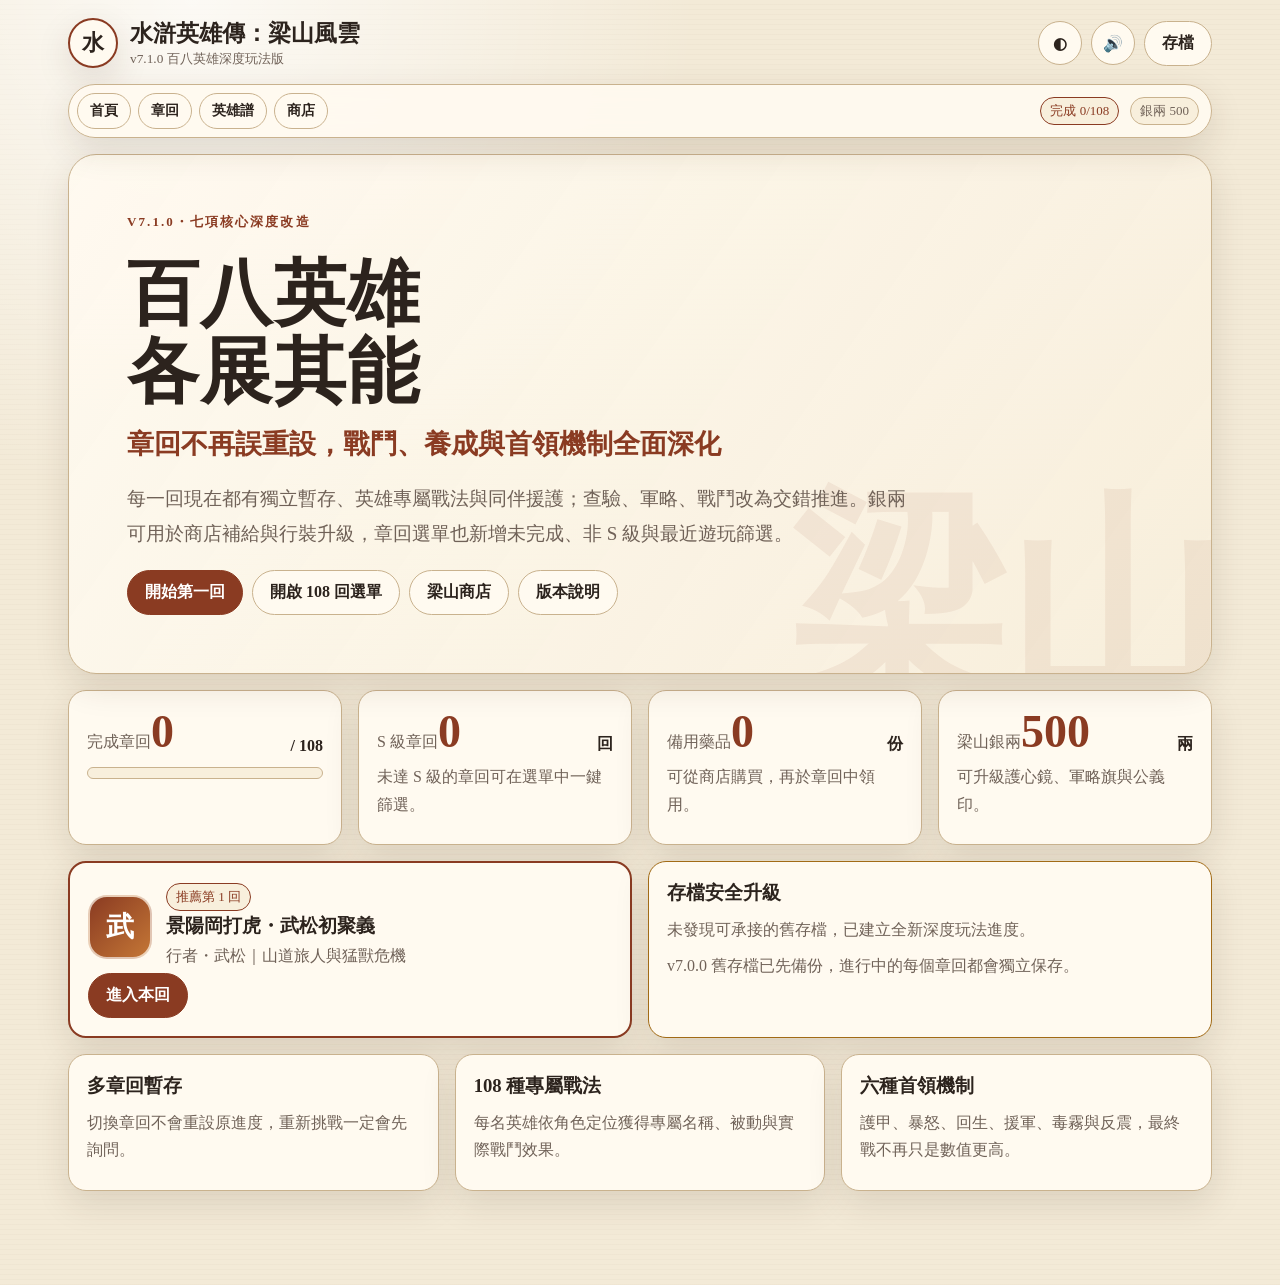
==== index.html @ 4ad0632d "Add files via upload" ====
<!doctype html>
<html lang="zh-Hant-TW">
<head>
  <meta charset="utf-8">
  <meta name="viewport" content="width=device-width,initial-scale=1,viewport-fit=cover">
  <meta name="theme-color" content="#8a3b22">
  <meta name="description" content="《水滸英雄傳：梁山風雲 v7.4.0 梁山遠征與雲端傳承版》108 回完整網頁 RPG。">
  <title>水滸英雄傳：梁山風雲 v7.4.0 梁山遠征與雲端傳承版</title>
  <link rel="manifest" href="./manifest.webmanifest">
  <link rel="icon" href="./assets/icon-192.png">
  <link rel="stylesheet" href="./styles.css">
  <script defer src="./chapters.js"></script>
  <script defer src="./modules/tiangang.js"></script>
  <script defer src="./modules/save-schema.js"></script>
  <script defer src="./modules/cloud-sync.js"></script>
  <script defer src="./modules/endgame.js"></script>
  <script defer src="./modules/content-v74.js"></script>
  <script defer src="./modules/accessibility.js"></script>
  <script defer src="./game.js"></script>
</head>
<body data-theme="ink">
  <div id="app" aria-live="polite"></div>
  <div id="updateRoot" aria-live="polite"></div>
  <div id="modalRoot"></div>
  <div id="toastRoot" aria-live="assertive"></div>
  <noscript><div class="noscript">本遊戲需要啟用 JavaScript 才能遊玩。</div></noscript>
</body>
</html>
---- styles.css ----
:root{
  color-scheme:light;
  --bg:#f3ead7;
  --paper:#fffaf0;
  --paper-2:#f8efdc;
  --ink:#2c231d;
  --muted:#706258;
  --line:#c9b28e;
  --accent:#8a3b22;
  --accent-2:#c47736;
  --good:#287150;
  --warn:#a26b16;
  --danger:#a33832;
  --shadow:0 12px 34px rgba(63,42,24,.13);
  --radius:18px;
  --safe-bottom:max(18px,env(safe-area-inset-bottom));
  font-family:"Noto Serif TC","PingFang TC","Microsoft JhengHei",serif;
}
*{box-sizing:border-box}
html{min-height:100%;background:var(--bg)}
body{margin:0;min-height:100vh;color:var(--ink);background:
  radial-gradient(circle at 15% 0%,rgba(255,255,255,.75),transparent 30%),
  repeating-linear-gradient(0deg,rgba(80,55,32,.025),rgba(80,55,32,.025) 1px,transparent 1px,transparent 5px),var(--bg)}
body[data-theme="dark"]{
  color-scheme:dark;--bg:#111210;--paper:#1c1e1b;--paper-2:#252820;--ink:#f2ead9;--muted:#b9ae9c;--line:#4d5146;--accent:#d87852;--accent-2:#e4a85e;--good:#73c99e;--warn:#e0b45f;--danger:#ec837d;--shadow:0 14px 38px rgba(0,0,0,.35)
}
body[data-theme="paper"]{
  color-scheme:light;--bg:#fff;--paper:#fff;--paper-2:#f6f6f6;--ink:#000;--muted:#333;--line:#000;--accent:#000;--accent-2:#333;--good:#000;--warn:#000;--danger:#000;--shadow:none
}
button,input,select,textarea{font:inherit}
button,a{touch-action:manipulation}
a{color:inherit}
button:focus-visible,a:focus-visible,input:focus-visible,select:focus-visible,textarea:focus-visible{outline:3px solid color-mix(in srgb,var(--accent) 45%,transparent);outline-offset:2px}
#app{width:min(1180px,100%);margin:auto;padding:18px 18px calc(76px + var(--safe-bottom))}
.topbar{display:flex;align-items:center;justify-content:space-between;gap:12px;margin-bottom:16px}
.brand{display:flex;align-items:center;gap:12px;min-width:0}
.brand-mark{display:grid;place-items:center;width:50px;height:50px;border:2px solid var(--accent);border-radius:50%;font-weight:900;font-size:22px;background:var(--paper);box-shadow:var(--shadow)}
.brand-text{min-width:0}.brand-text b{display:block;font-size:clamp(17px,2.6vw,23px);white-space:nowrap;overflow:hidden;text-overflow:ellipsis}.brand-text small{color:var(--muted)}
.top-actions,.actions,.inline-actions{display:flex;align-items:center;gap:9px;flex-wrap:wrap}
.hero{position:relative;overflow:hidden;padding:clamp(24px,5vw,58px);border:1px solid var(--line);border-radius:28px;background:
  linear-gradient(125deg,color-mix(in srgb,var(--paper) 96%,transparent),color-mix(in srgb,var(--paper-2) 90%,transparent));box-shadow:var(--shadow)}
.hero:after{content:"梁山";position:absolute;right:-16px;bottom:-42px;font-size:clamp(90px,18vw,220px);font-weight:900;color:color-mix(in srgb,var(--accent) 7%,transparent);line-height:1;pointer-events:none}
.hero>*{position:relative;z-index:1}.eyebrow{font-weight:800;letter-spacing:.16em;color:var(--accent);font-size:13px;text-transform:uppercase}.hero h1{margin:.35em 0 .2em;font-size:clamp(34px,7vw,72px);line-height:1.08;letter-spacing:.02em}.hero h2{margin:0 0 14px;font-size:clamp(17px,3vw,27px);font-weight:650;color:var(--accent)}.hero p{max-width:780px;font-size:clamp(16px,2vw,19px);line-height:1.85;color:var(--muted)}
.grid{display:grid;gap:16px}.grid.two{grid-template-columns:repeat(2,minmax(0,1fr))}.grid.three{grid-template-columns:repeat(3,minmax(0,1fr))}.grid.four{grid-template-columns:repeat(4,minmax(0,1fr))}
.card{background:var(--paper);border:1px solid var(--line);border-radius:var(--radius);padding:18px;box-shadow:var(--shadow)}
.card h2,.card h3{margin:0 0 10px}.card p{line-height:1.72;margin:.5em 0;color:var(--muted)}.card.success{border-color:var(--good);background:color-mix(in srgb,var(--paper) 92%,var(--good) 8%)}.card.warning{border-color:var(--warn)}.card.current{border:2px solid var(--accent)}
.metric{display:flex;justify-content:space-between;align-items:end;gap:10px}.metric strong{font-size:clamp(29px,4vw,46px);line-height:1;color:var(--accent)}.metric span{color:var(--muted)}
.btn{appearance:none;border:1px solid var(--line);border-radius:999px;background:var(--paper);color:var(--ink);padding:11px 17px;font-weight:750;text-decoration:none;cursor:pointer;transition:.16s transform,.16s background,.16s border-color;display:inline-flex;align-items:center;justify-content:center;gap:7px;min-height:44px}.btn:hover{transform:translateY(-1px);border-color:var(--accent)}.btn:disabled{opacity:.42;cursor:not-allowed;transform:none}.btn.primary{background:var(--accent);border-color:var(--accent);color:#fff}.btn.good{background:var(--good);border-color:var(--good);color:#fff}.btn.warn{background:var(--warn);border-color:var(--warn);color:#fff}.btn.danger{background:var(--danger);border-color:var(--danger);color:#fff}.btn.icon{width:44px;padding:0}.btn.small{min-height:36px;padding:7px 12px;font-size:14px}
.tag{display:inline-flex;align-items:center;gap:5px;border:1px solid var(--line);border-radius:999px;padding:4px 9px;margin:2px 4px 2px 0;font-size:13px;background:var(--paper-2);color:var(--muted)}.tag.good{border-color:var(--good);color:var(--good)}.tag.warn{border-color:var(--warn);color:var(--warn)}.tag.accent{border-color:var(--accent);color:var(--accent)}
.nav{position:sticky;top:8px;z-index:20;display:flex;gap:7px;align-items:center;overflow:auto;padding:8px;margin:0 0 16px;border:1px solid var(--line);border-radius:999px;background:color-mix(in srgb,var(--paper) 92%,transparent);backdrop-filter:blur(10px);box-shadow:var(--shadow)}.nav .btn{white-space:nowrap}.nav-spacer{flex:1}
.progress{height:12px;border-radius:999px;background:var(--paper-2);border:1px solid var(--line);overflow:hidden}.progress>i{display:block;height:100%;background:linear-gradient(90deg,var(--accent),var(--accent-2));transition:width .25s}
.section-title{display:flex;align-items:end;justify-content:space-between;gap:12px;margin:28px 0 12px}.section-title h2{margin:0}.section-title p{margin:0;color:var(--muted)}
.chapter-toolbar{display:grid;grid-template-columns:minmax(180px,1fr) auto auto;gap:10px;margin:14px 0}.field{width:100%;border:1px solid var(--line);border-radius:13px;background:var(--paper);color:var(--ink);padding:11px 13px;min-height:44px}
.chapter-grid{display:grid;grid-template-columns:repeat(3,minmax(0,1fr));gap:13px}.chapter-card{position:relative;text-align:left;min-height:190px;cursor:pointer;transition:.16s transform,.16s border-color}.chapter-card:hover{transform:translateY(-2px);border-color:var(--accent)}.chapter-card .chapter-no{display:flex;justify-content:space-between;gap:8px;align-items:center;color:var(--accent);font-weight:900}.chapter-card .chapter-icon{font-size:34px}.chapter-card h3{font-size:18px;line-height:1.45;margin:10px 0 4px}.chapter-card p{font-size:14px}.chapter-card.completed:after{content:"✓";position:absolute;right:13px;bottom:10px;display:grid;place-items:center;width:28px;height:28px;border-radius:50%;background:var(--good);color:#fff;font-weight:900}.chapter-card.recommended{border:2px solid var(--accent)}
.portrait{display:flex;gap:14px;align-items:center}.avatar{display:grid;place-items:center;flex:0 0 auto;width:64px;height:64px;border-radius:19px;background:linear-gradient(135deg,var(--accent),var(--accent-2));color:#fff;font-size:28px;font-weight:900;border:2px solid color-mix(in srgb,var(--paper) 70%,transparent)}.portrait h3{margin:0}.portrait p{margin:3px 0}
.task-list{display:grid;gap:10px}.task{width:100%;display:grid;grid-template-columns:42px 1fr auto;gap:12px;align-items:center;text-align:left;border:1px solid var(--line);border-radius:15px;padding:13px;background:var(--paper);color:var(--ink);cursor:pointer}.task:hover:not(:disabled){border-color:var(--accent)}.task:disabled{opacity:.48;cursor:not-allowed}.task.done{border-color:var(--good);background:color-mix(in srgb,var(--paper) 92%,var(--good) 8%)}.task-icon{font-size:25px;text-align:center}.task b{display:block}.task small{display:block;margin-top:3px;color:var(--muted);line-height:1.5}.task-state{font-weight:900;color:var(--good)}
.status-grid{display:grid;grid-template-columns:1.15fr .85fr;gap:16px}.statline{display:grid;grid-template-columns:54px 1fr auto;gap:8px;align-items:center;margin:10px 0;font-size:14px}.bar{height:13px;border:1px solid var(--line);border-radius:999px;overflow:hidden;background:var(--paper-2)}.bar i{display:block;height:100%;background:var(--danger)}.bar.sp i{background:var(--accent-2)}
.battle-grid{display:grid;grid-template-columns:1fr 1fr;gap:16px}.fighter{background:var(--paper);border:1px solid var(--line);border-radius:22px;padding:20px;box-shadow:var(--shadow)}.fighter.enemy{border-color:color-mix(in srgb,var(--danger) 65%,var(--line))}.fighter-head{display:flex;justify-content:space-between;align-items:start;gap:12px}.battle-actions{display:grid;grid-template-columns:repeat(2,minmax(0,1fr));gap:9px;margin-top:17px}.battle-actions .btn{border-radius:13px}.battle-note{margin-top:13px;padding:10px;border-radius:12px;background:var(--paper-2);color:var(--muted);font-size:14px}.log{max-height:250px;overflow:auto}.log div{padding:9px 0;border-bottom:1px dashed var(--line);line-height:1.55}.log div:first-child{color:var(--accent);font-weight:700}
.grade-badge{display:inline-grid;place-items:center;width:112px;height:112px;border:4px solid var(--accent);border-radius:50%;float:right;margin:0 0 12px 20px;background:var(--paper);box-shadow:var(--shadow)}.grade-badge span{font-size:51px;line-height:.9;font-weight:950;color:var(--accent)}.grade-badge small{font-weight:800;color:var(--muted)}
.roster-grid{display:grid;grid-template-columns:repeat(4,minmax(0,1fr));gap:12px}.roster-card{padding:14px}.roster-card .avatar{width:50px;height:50px;border-radius:15px;font-size:22px}.roster-card h3{font-size:16px}.roster-card p{font-size:13px}
.achievement{display:flex;gap:12px;align-items:start;padding:12px 0;border-bottom:1px dashed var(--line)}.achievement:last-child{border:0}.achievement .medal{font-size:27px}.achievement.locked{opacity:.5}
.modal-backdrop{position:fixed;inset:0;z-index:100;display:grid;place-items:center;padding:18px;background:rgba(0,0,0,.55);backdrop-filter:blur(5px)}.modal{width:min(760px,100%);max-height:90vh;overflow:auto;background:var(--paper);border:1px solid var(--line);border-radius:24px;padding:22px;box-shadow:0 30px 90px rgba(0,0,0,.35)}.modal-head{display:flex;justify-content:space-between;gap:12px;align-items:start;margin-bottom:12px}.modal h2{margin:0}.modal textarea{width:100%;min-height:220px;resize:vertical;border:1px solid var(--line);border-radius:14px;padding:12px;background:var(--paper-2);color:var(--ink);font-family:ui-monospace,SFMono-Regular,Consolas,monospace;font-size:12px}
.toast{position:relative;z-index:200;width:min(430px,calc(100vw - 30px));margin:8px auto;padding:13px 16px;border-radius:14px;background:var(--ink);color:var(--paper);box-shadow:var(--shadow);animation:toast-in .22s ease}.toast.good{background:var(--good);color:#fff}.toast.warn{background:var(--warn);color:#fff}@keyframes toast-in{from{opacity:0;transform:translateY(10px)}to{opacity:1;transform:none}}#toastRoot{position:fixed;left:0;right:0;bottom:calc(12px + env(safe-area-inset-bottom));z-index:200;pointer-events:none}
.empty{text-align:center;padding:48px 20px;color:var(--muted)}.muted{color:var(--muted)}.code{font-family:ui-monospace,SFMono-Regular,Consolas,monospace;background:var(--paper-2);border:1px solid var(--line);border-radius:7px;padding:2px 5px;font-size:.9em}.noscript{margin:30px;padding:20px;border:2px solid #900}
@media(max-width:900px){.grid.three,.grid.four,.chapter-grid{grid-template-columns:repeat(2,minmax(0,1fr))}.roster-grid{grid-template-columns:repeat(3,minmax(0,1fr))}.status-grid{grid-template-columns:1fr}}
@media(max-width:650px){#app{padding:12px 12px calc(70px + var(--safe-bottom))}.topbar{align-items:flex-start}.brand-mark{width:43px;height:43px}.top-actions .label{display:none}.grid.two,.grid.three,.grid.four,.chapter-grid,.battle-grid{grid-template-columns:1fr}.roster-grid{grid-template-columns:repeat(2,minmax(0,1fr))}.chapter-toolbar{grid-template-columns:1fr 1fr}.chapter-toolbar input{grid-column:1/-1}.hero{padding:25px 20px}.hero h1{font-size:36px}.nav{top:4px;border-radius:16px}.battle-actions{grid-template-columns:1fr}.grade-badge{float:none;margin:0 0 14px}.chapter-card{min-height:0}.task{grid-template-columns:36px 1fr auto;padding:12px}.fighter{padding:16px}}
@media(max-width:380px){.roster-grid{grid-template-columns:1fr}.top-actions .btn:not(.icon){display:none}.hero h1{font-size:31px}}
@media(prefers-reduced-motion:reduce){*,*:before,*:after{scroll-behavior:auto!important;animation:none!important;transition:none!important}}
@media print{.topbar,.nav,.actions,.top-actions,.btn{display:none!important}body{background:#fff}#app{width:100%;padding:0}.card,.hero{box-shadow:none;break-inside:avoid}}

/* v7.1.0 百八英雄深度玩法版 */
.update-banner{position:fixed;left:50%;bottom:calc(18px + env(safe-area-inset-bottom));transform:translateX(-50%);z-index:180;width:min(720px,calc(100vw - 24px));display:flex;align-items:center;justify-content:space-between;gap:14px;padding:14px 16px;border:2px solid var(--accent);border-radius:18px;background:var(--paper);box-shadow:0 20px 60px rgba(0,0,0,.28)}
.update-banner b{display:block}.update-banner small{display:block;color:var(--muted);margin-top:3px}.update-banner .actions{flex-wrap:nowrap}
.flow-list{display:grid;gap:11px}.flow-step{display:grid;grid-template-columns:42px 1fr auto;gap:12px;align-items:center;padding:14px;border:1px solid var(--line);border-radius:16px;background:var(--paper);box-shadow:var(--shadow)}.flow-step.current{border:2px solid var(--accent);background:color-mix(in srgb,var(--paper) 92%,var(--accent) 8%)}.flow-step.done{border-color:var(--good);background:color-mix(in srgb,var(--paper) 92%,var(--good) 8%)}.flow-step.locked{opacity:.55}.flow-index{display:grid;place-items:center;width:38px;height:38px;border-radius:50%;background:var(--paper-2);border:1px solid var(--line);font-weight:900}.flow-step.current .flow-index{background:var(--accent);color:#fff}.flow-step.done .flow-index{background:var(--good);color:#fff}.flow-step h3{margin:0 0 4px}.flow-step p{margin:0;color:var(--muted);line-height:1.55}.flow-step .btn{min-width:96px}
.skill-panel{display:grid;grid-template-columns:1fr 1fr;gap:12px;margin-top:13px}.skill-card{border:1px solid var(--line);border-radius:14px;padding:13px;background:var(--paper-2)}.skill-card b{display:block;color:var(--accent);margin-bottom:4px}.skill-card small{line-height:1.55;color:var(--muted)}
.boss-mechanic{margin-top:12px;padding:12px;border:1px solid var(--danger);border-radius:14px;background:color-mix(in srgb,var(--paper) 92%,var(--danger) 8%)}.boss-mechanic b{color:var(--danger)}
.shop-grid{display:grid;grid-template-columns:repeat(3,minmax(0,1fr));gap:14px}.shop-card{display:flex;flex-direction:column}.shop-card .shop-icon{font-size:42px}.shop-card .shop-level{font-weight:900;color:var(--accent);font-size:20px}.shop-card .btn{margin-top:auto}.price{font-weight:900;color:var(--warn)}
.filter-summary{display:flex;align-items:center;gap:8px;flex-wrap:wrap;margin:0 0 12px}.recent-mark{position:absolute;left:13px;bottom:10px;font-size:12px;color:var(--accent);font-weight:800}.draft-mark{border-color:var(--warn)!important}.chapter-card.draft-mark:before{content:"進行中";position:absolute;right:12px;top:50px;background:var(--warn);color:#fff;border-radius:999px;padding:3px 8px;font-size:12px;font-weight:800}
.inventory-line{display:flex;gap:8px;flex-wrap:wrap;align-items:center}.level-pips{display:flex;gap:4px;margin:8px 0}.level-pips i{width:18px;height:7px;border-radius:999px;background:var(--line)}.level-pips i.on{background:var(--accent)}
.status-effect{display:inline-flex;padding:3px 8px;border:1px solid var(--warn);border-radius:999px;color:var(--warn);font-size:12px;margin:2px}.status-effect.good{border-color:var(--good);color:var(--good)}
@media(max-width:900px){.shop-grid{grid-template-columns:repeat(2,minmax(0,1fr))}}
@media(max-width:650px){.chapter-toolbar{grid-template-columns:1fr 1fr}.chapter-toolbar input{grid-column:1/-1}.shop-grid,.skill-panel{grid-template-columns:1fr}.flow-step{grid-template-columns:36px 1fr}.flow-step>.btn{grid-column:1/-1;width:100%}.update-banner{align-items:flex-start;flex-direction:column}.update-banner .actions{width:100%;flex-wrap:wrap}.update-banner .btn{flex:1}}

/* v7.2.0 梁山聚義養成版 */
.hero.compact{padding:32px}.hero.compact h1{font-size:clamp(32px,6vw,58px)}
.materials-bar{display:flex;gap:10px;flex-wrap:wrap;align-items:center;margin:14px 0;padding:12px 14px;border:1px solid var(--line);border-radius:16px;background:var(--paper);box-shadow:var(--shadow)}
.materials-bar span{display:inline-flex;align-items:center;gap:5px;padding:5px 9px;border-radius:999px;background:var(--paper-2);font-weight:750;font-size:14px}
.team-mini{display:flex;gap:11px;align-items:center;padding:10px 0;border-bottom:1px dashed var(--line)}.team-mini:last-of-type{border-bottom:0}.team-mini .avatar{width:45px;height:45px;border-radius:13px;font-size:20px}.team-mini b,.team-mini small{display:block}.team-mini small{color:var(--muted);margin-top:3px}
.formation-preview{display:grid;grid-template-columns:1fr 1fr;gap:10px;margin-bottom:12px}.formation-card{display:flex;gap:10px;align-items:center;border:1px solid var(--line);border-radius:14px;padding:10px;background:var(--paper-2)}.formation-card .avatar{width:48px;height:48px;border-radius:14px;font-size:21px}.formation-card b,.formation-card small{display:block}.formation-card small{color:var(--muted);margin-top:3px}.bond-banner{margin-top:12px;padding:11px 13px;border:1px solid var(--good);border-radius:13px;background:color-mix(in srgb,var(--paper) 90%,var(--good) 10%);color:var(--good)}
.difficulty-row{display:flex;align-items:center;gap:7px;flex-wrap:wrap;margin-top:12px}
.formation-board{margin-top:16px}.formation-row{display:grid;grid-template-columns:80px 1fr 1fr;gap:12px;align-items:stretch;margin:12px 0}.formation-row>b{display:grid;place-items:center;border:1px solid var(--line);border-radius:14px;background:var(--paper-2)}.formation-slot{display:flex;gap:12px;align-items:center;border:1px solid var(--line);border-radius:16px;padding:13px;background:var(--paper)}.formation-slot .avatar{width:50px;height:50px;border-radius:15px;font-size:22px}.formation-slot>div{min-width:0;flex:1}.formation-slot b,.formation-slot small{display:block}.formation-slot small{color:var(--muted);margin-top:5px}.formation-slot select{margin-top:6px}
.hero-growth-grid{display:grid;grid-template-columns:repeat(3,minmax(0,1fr));gap:14px}.growth-card{display:flex;flex-direction:column}.growth-card>.btn{margin-top:auto;align-self:flex-start}.passive-box{padding:11px;border:1px solid var(--accent);border-radius:13px;background:color-mix(in srgb,var(--paper) 93%,var(--accent) 7%);margin:10px 0}.passive-box b,.passive-box small{display:block}.passive-box small{margin-top:4px;color:var(--muted);line-height:1.5}.skill-tree{display:grid;grid-template-columns:repeat(3,minmax(0,1fr));gap:7px;margin:10px 0}.tree-node{border:1px solid var(--line);border-radius:12px;background:var(--paper-2);color:var(--ink);padding:9px 7px;font-weight:800;cursor:pointer}.tree-node small{display:block;color:var(--muted);font-weight:500;margin-top:4px}.tree-node:disabled{opacity:.5;cursor:not-allowed}.equipment-line{display:grid;gap:4px;padding:9px 0;font-size:14px;color:var(--muted)}.hero-search{width:min(330px,100%)}
.equipment-grid{display:grid;grid-template-columns:repeat(2,minmax(0,1fr));gap:12px}.equipment-card{display:grid;grid-template-columns:54px 1fr auto;gap:12px;align-items:center;border:1px solid var(--line);border-radius:16px;padding:14px;background:var(--paper-2)}.equipment-card.good{border-color:var(--good)}.equipment-card.accent{border-color:var(--accent);box-shadow:inset 0 0 0 1px var(--accent)}.equipment-icon{font-size:36px}.equipment-card h3{margin:5px 0}.equipment-card p{margin:3px 0;color:var(--muted);line-height:1.5}.equipment-actions{display:flex;gap:7px;flex-direction:column}.narrow{width:auto;min-width:150px}.shop-icon{font-size:40px}
.base-grid{display:grid;grid-template-columns:repeat(3,minmax(0,1fr));gap:14px}.building-card{display:flex;flex-direction:column}.building-icon{font-size:46px}.building-card>.btn{margin-top:auto;border-radius:14px;white-space:normal}.building-card small{display:block;color:var(--muted);line-height:1.55;margin-bottom:12px}
.battle-toolbar{display:flex;justify-content:space-between;align-items:center;gap:12px;margin-bottom:14px;padding:13px 15px;border:1px solid var(--line);border-radius:16px;background:var(--paper);box-shadow:var(--shadow)}.battle-toolbar b,.battle-toolbar small{display:block}.battle-toolbar small{color:var(--muted);margin-top:3px}.combat-board{display:grid;grid-template-columns:1fr 1fr;gap:16px}.combat-board h2{margin:0 0 10px}.combat-team{display:grid;gap:10px}.unit-card{width:100%;text-align:left;border:1px solid var(--line);border-radius:16px;padding:13px;background:var(--paper);color:var(--ink);box-shadow:var(--shadow)}button.unit-card{cursor:pointer}.unit-card.active{border:2px solid var(--good);background:color-mix(in srgb,var(--paper) 92%,var(--good) 8%)}.unit-card.targeted{border:2px solid var(--danger);background:color-mix(in srgb,var(--paper) 92%,var(--danger) 8%)}.unit-card.fallen{opacity:.42;filter:grayscale(1)}.unit-head{display:flex;gap:10px;align-items:center;margin-bottom:7px}.unit-head b,.unit-head small{display:block}.unit-head small{color:var(--muted);margin-top:2px}.small-avatar{width:42px;height:42px;border-radius:12px;font-size:19px}.mechanic-note{display:block;margin-top:8px;color:var(--danger);line-height:1.45}.active-panel{margin-top:16px}.active-panel .battle-actions{grid-template-columns:repeat(3,minmax(0,1fr))}
@media(max-width:950px){.hero-growth-grid,.base-grid{grid-template-columns:repeat(2,minmax(0,1fr))}.equipment-grid{grid-template-columns:1fr}.active-panel .battle-actions{grid-template-columns:repeat(2,minmax(0,1fr))}}
@media(max-width:700px){.formation-preview,.combat-board,.hero-growth-grid,.base-grid{grid-template-columns:1fr}.formation-row{grid-template-columns:1fr}.formation-row>b{padding:9px}.equipment-card{grid-template-columns:45px 1fr}.equipment-actions{grid-column:1/-1;flex-direction:row}.battle-toolbar{align-items:flex-start;flex-direction:column}.battle-toolbar .actions{width:100%}.active-panel .battle-actions{grid-template-columns:1fr}.skill-tree{grid-template-columns:1fr}.materials-bar{gap:6px}.materials-bar span{font-size:12px}.formation-slot{align-items:flex-start}}

/* v7.3.0 梁山英雄覺醒與戰略回合版 */
.warning-banner{margin:0 0 14px;padding:12px 15px;border:1px solid var(--warn);border-radius:14px;background:color-mix(in srgb,var(--paper) 90%,var(--warn) 10%);color:var(--warn);font-weight:750}
.story-choice{padding:16px;border:1px solid var(--accent);border-radius:18px;background:color-mix(in srgb,var(--paper) 94%,var(--accent) 6%)}
.choice-grid{display:grid;grid-template-columns:repeat(2,minmax(0,1fr));gap:12px;margin-top:12px}.choice-card{appearance:none;text-align:left;border:1px solid var(--line);border-radius:16px;padding:15px;background:var(--paper);color:var(--ink);cursor:pointer}.choice-card:hover{border-color:var(--accent);transform:translateY(-1px)}.choice-card b,.choice-card small{display:block}.choice-card small{margin-top:6px;line-height:1.55;color:var(--muted)}.choice-card.selected{border:2px solid var(--accent);background:color-mix(in srgb,var(--paper) 90%,var(--accent) 10%)}.choice-summary{padding:12px 14px;border-left:4px solid var(--accent);border-radius:10px;background:var(--paper-2)}
.intel-panel{display:grid;grid-template-columns:auto 1fr;gap:14px;align-items:start;padding:14px;border:1px solid var(--warn);border-radius:16px;background:color-mix(in srgb,var(--paper) 94%,var(--warn) 6%)}.intel-panel .intel-icon{font-size:34px}.intel-panel h3{margin:0 0 5px}.intel-tags{display:flex;gap:6px;flex-wrap:wrap;margin-top:9px}
.initiative-strip{display:flex;gap:7px;overflow-x:auto;padding:10px;margin-bottom:14px;border:1px solid var(--line);border-radius:15px;background:var(--paper);scrollbar-width:thin}.initiative-token{flex:0 0 auto;padding:6px 10px;border:1px solid var(--line);border-radius:999px;background:var(--paper-2);font-size:13px;white-space:nowrap}.initiative-token.current{border:2px solid var(--accent);font-weight:900;background:color-mix(in srgb,var(--paper) 86%,var(--accent) 14%)}.initiative-token.ally{color:var(--good)}.initiative-token.enemy{color:var(--danger)}.initiative-token.fallen{opacity:.4;text-decoration:line-through}
.boss-phase-alert{margin:0 0 12px;padding:12px 14px;border:2px solid var(--danger);border-radius:15px;background:color-mix(in srgb,var(--paper) 88%,var(--danger) 12%);color:var(--danger);font-weight:900;animation:phasePulse .45s ease-out}@keyframes phasePulse{from{transform:scale(.98);opacity:.45}to{transform:scale(1);opacity:1}}
.formation-tabs{display:flex;gap:8px;flex-wrap:wrap;margin:0 0 12px}.branch-row{display:grid;grid-template-columns:74px 1fr 1fr;gap:8px;align-items:stretch;margin:9px 0}.branch-row>b{display:grid;place-items:center;border:1px solid var(--line);border-radius:12px;background:var(--paper-2);font-size:14px;text-align:center}.tree-node.selected{border:2px solid var(--accent);background:color-mix(in srgb,var(--paper) 90%,var(--accent) 10%)}
.awakening-box{margin:8px 0;padding:11px;border:1px dashed var(--line);border-radius:13px;background:var(--paper-2)}.awakening-box b,.awakening-box small{display:block}.awakening-box small{margin-top:4px;color:var(--muted);line-height:1.5}.awakening-box.awakened{border:2px solid var(--accent);background:linear-gradient(135deg,color-mix(in srgb,var(--paper) 86%,var(--accent) 14%),var(--paper));box-shadow:inset 0 0 24px color-mix(in srgb,var(--accent) 11%,transparent)}
.equipment-picker{display:grid;gap:9px;max-height:min(62vh,620px);overflow:auto;padding-right:3px}.pick-item{appearance:none;width:100%;display:grid;grid-template-columns:1fr auto;gap:5px 12px;text-align:left;border:1px solid var(--line);border-radius:14px;padding:12px;background:var(--paper);color:var(--ink);cursor:pointer}.pick-item:hover,.pick-item.selected{border-color:var(--accent);background:color-mix(in srgb,var(--paper) 92%,var(--accent) 8%)}.pick-item b{grid-column:1/-1}.pick-item small{color:var(--muted)}.pick-item em{font-style:normal;color:var(--warn);font-size:13px}.set-guide{display:flex;gap:7px;flex-wrap:wrap;margin:10px 0 14px}
.backup-list{display:grid;gap:8px;max-height:260px;overflow:auto}.backup-row{appearance:none;display:flex;align-items:center;justify-content:space-between;gap:12px;width:100%;text-align:left;border:1px solid var(--line);border-radius:12px;padding:11px 13px;background:var(--paper);color:var(--ink);cursor:pointer}.backup-row:hover{border-color:var(--accent)}.backup-row b,.backup-row small{display:block}.backup-row small{color:var(--muted)}
.page-head{display:flex;align-items:end;justify-content:space-between;gap:16px;margin:18px 0}.page-head h1{margin:.2em 0}.page-head p{margin:0;color:var(--muted);line-height:1.65}.muted{color:var(--muted)}
.ending{text-align:center;padding:clamp(26px,6vw,62px);border:1px solid var(--line);border-radius:24px;background:var(--paper);box-shadow:var(--shadow)}.grade.huge{display:grid;place-items:center;width:120px;height:120px;margin:10px auto;border:5px solid var(--accent);border-radius:50%;font-size:64px;font-weight:950;color:var(--accent)}.achievement-grid{display:grid;grid-template-columns:repeat(2,minmax(0,1fr));gap:10px;text-align:left;margin:20px auto;max-width:760px}
@media(max-width:760px){.choice-grid,.achievement-grid{grid-template-columns:1fr}.branch-row{grid-template-columns:1fr}.branch-row>b{padding:8px}.page-head{align-items:stretch;flex-direction:column}.intel-panel{grid-template-columns:1fr}.pick-item{grid-template-columns:1fr}.backup-row{align-items:flex-start;flex-direction:column}.initiative-token{font-size:12px}.boss-phase-alert{font-size:14px}}

/* v7.4.0 梁山遠征與雲端傳承版 */
body{font-size:calc(16px * var(--user-font-scale,1))}
.skip-link{position:fixed;left:12px;top:-80px;z-index:999;padding:10px 14px;border-radius:10px;background:var(--ink);color:var(--paper);font-weight:800}.skip-link:focus{top:10px}
body.high-contrast{--bg:#000;--paper:#000;--paper-2:#111;--ink:#fff;--muted:#fff;--line:#fff;--accent:#ffdf00;--accent-2:#00e5ff;--good:#57ff9a;--warn:#ffd45c;--danger:#ff7777;--shadow:none}
body.high-contrast .btn.primary,body.high-contrast .btn.good,body.high-contrast .btn.danger{color:#000}
body.reduce-motion *,body.reduce-motion *::before,body.reduce-motion *::after{animation-duration:.001ms!important;animation-iteration-count:1!important;transition-duration:.001ms!important;scroll-behavior:auto!important}
body.hide-keyboard-hints kbd{display:none}
kbd{display:inline-grid;place-items:center;min-width:21px;padding:1px 5px;border:1px solid var(--line);border-bottom-width:2px;border-radius:5px;background:var(--paper-2);font-size:.75em;color:var(--muted)}
.btn.tiny{min-height:32px;padding:5px 9px;font-size:12px}
.check-row{display:flex;gap:9px;align-items:center;padding:9px 0}.check-row input{width:20px;height:20px}
.craft-grid{display:grid;grid-template-columns:repeat(6,minmax(0,1fr));gap:8px;margin:14px 0}.craft-btn{flex-direction:column;border-radius:14px;white-space:normal}.craft-btn small{font-weight:500;color:var(--muted)}
.six-slot-grid{display:grid;grid-template-columns:repeat(2,minmax(0,1fr));gap:7px;margin:10px 0}.equip-slot{display:grid;grid-template-columns:52px 1fr auto;align-items:center;gap:6px;padding:8px;border:1px solid var(--line);border-radius:12px;background:var(--paper-2)}.equip-slot span{font-size:12px;color:var(--muted)}.equip-slot b{font-size:13px;overflow:hidden;text-overflow:ellipsis;white-space:nowrap}
.equipment-card.locked{box-shadow:inset 0 0 0 2px var(--warn)}
.production-card{margin-bottom:16px}.dispatch-grid,.route-grid{display:grid;grid-template-columns:repeat(3,minmax(0,1fr));gap:12px}.dispatch-card,.route-card{border:1px solid var(--line);border-radius:14px;padding:14px;background:var(--paper-2)}.route-card{display:flex;flex-direction:column}.route-card .btn{margin-top:auto}.route-icon{font-size:36px}.dispatch-form{display:grid;grid-template-columns:1fr 1fr auto;gap:10px;align-items:end;margin-top:14px;padding-top:14px;border-top:1px dashed var(--line)}
.endgame-card{display:flex;flex-direction:column}.endgame-card .btn{margin-top:auto}.compare-grid{display:grid;grid-template-columns:1fr 1fr;gap:12px}.compare-grid section{padding:12px;border:1px solid var(--line);border-radius:13px;background:var(--paper-2)}
.branch-ending{max-width:780px;margin:16px auto;text-align:left;border:2px solid var(--accent)}
.modal{max-height:90vh;overflow:auto}.modal label{display:block;margin:10px 0}.modal label.check-row{display:flex}
.status-effect{display:inline-block;margin:2px;padding:3px 7px;border-radius:999px;border:1px solid var(--danger);font-size:12px;color:var(--danger)}.status-effect.good{border-color:var(--good);color:var(--good)}
@media(max-width:1050px){.craft-grid{grid-template-columns:repeat(3,minmax(0,1fr))}.route-grid,.dispatch-grid{grid-template-columns:repeat(2,minmax(0,1fr))}}
@media(max-width:700px){.craft-grid,.route-grid,.dispatch-grid,.six-slot-grid,.compare-grid{grid-template-columns:1fr}.dispatch-form{grid-template-columns:1fr}.equip-slot{grid-template-columns:48px 1fr auto}.grid.three,.grid.four{grid-template-columns:1fr}.top-actions{gap:5px}.nav{border-radius:14px}.chapter-toolbar{grid-template-columns:1fr}.chapter-grid{grid-template-columns:1fr}}
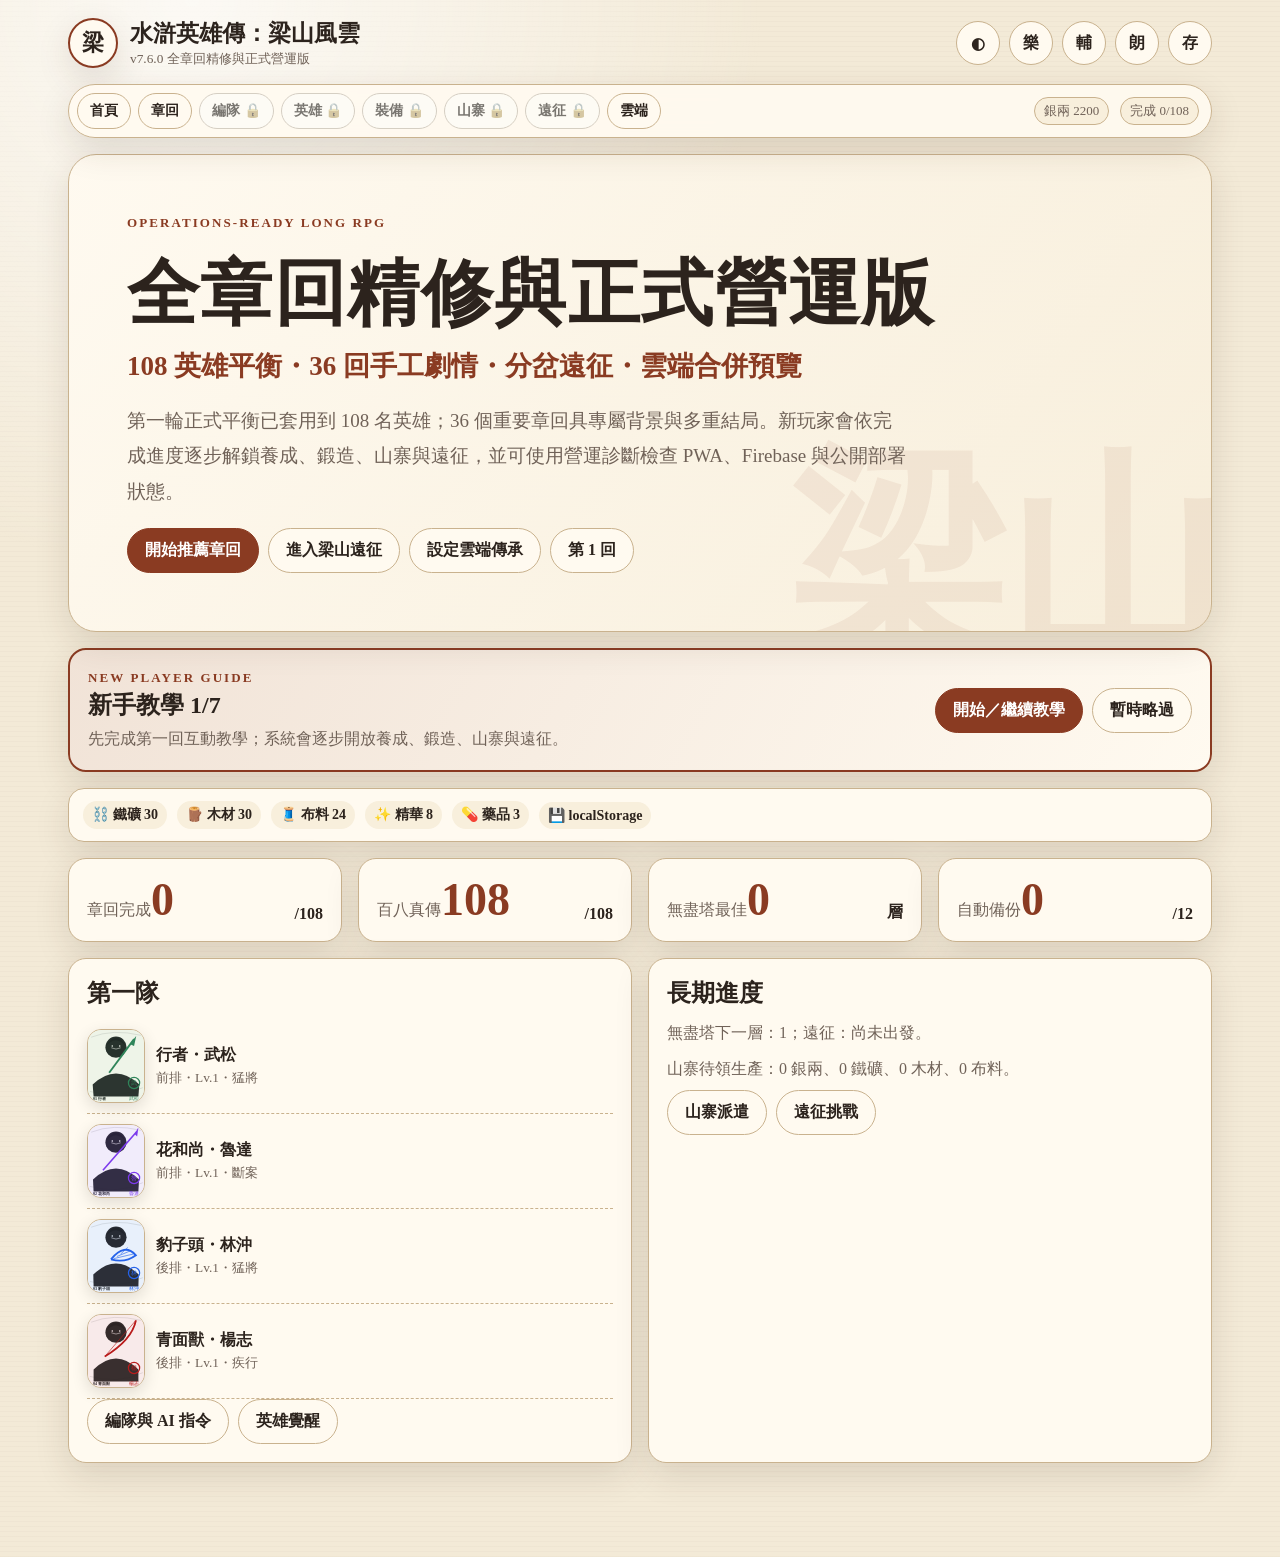
==== commit ecfbc353: "Add files via upload" ====
--- a/index.html
+++ b/index.html
@@ -4,22 +4,32 @@
   <meta charset="utf-8">
   <meta name="viewport" content="width=device-width,initial-scale=1,viewport-fit=cover">
   <meta name="theme-color" content="#8a3b22">
-  <meta name="description" content="《水滸英雄傳：梁山風雲 v7.4.0 梁山遠征與雲端傳承版》108 回完整網頁 RPG。">
-  <title>水滸英雄傳：梁山風雲 v7.4.0 梁山遠征與雲端傳承版</title>
-  <link rel="manifest" href="./manifest.webmanifest">
-  <link rel="icon" href="./assets/icon-192.png">
-  <link rel="stylesheet" href="./styles.css">
-  <script defer src="./chapters.js"></script>
-  <script defer src="./modules/tiangang.js"></script>
-  <script defer src="./modules/save-schema.js"></script>
-  <script defer src="./modules/cloud-sync.js"></script>
-  <script defer src="./modules/endgame.js"></script>
-  <script defer src="./modules/content-v74.js"></script>
-  <script defer src="./modules/accessibility.js"></script>
-  <script defer src="./game.js"></script>
+  <meta name="description" content="《水滸英雄傳：梁山風雲 v7.6.0 全章回精修與正式營運版》108 回長篇網頁 RPG。">
+  <title>水滸英雄傳：梁山風雲 v7.6.0 全章回精修與正式營運版</title>
+  <link rel="manifest" href="manifest.webmanifest">
+  <link rel="icon" href="assets/icon-192.png">
+  <link rel="stylesheet" href="styles.css">
+  <script defer src="chapters.js"></script>
+  <script defer src="modules/tiangang.js"></script>
+  <script defer src="modules/dizha.js"></script>
+  <script defer src="modules/save-schema.js"></script>
+  <script defer src="modules/cloud-sync.js"></script>
+  <script defer src="modules/endgame.js"></script>
+  <script defer src="modules/content-v74.js"></script>
+  <script defer src="modules/epic-chapters.js"></script>
+  <script defer src="modules/epic-chapters-v76.js"></script>
+  <script defer src="modules/roguelike.js"></script>
+  <script defer src="modules/roguelike-v76.js"></script>
+  <script defer src="modules/telemetry.js"></script>
+  <script defer src="modules/balance-v76.js"></script>
+  <script defer src="modules/operations-v76.js"></script>
+  <script defer src="modules/audio-v76.js"></script>
+  <script defer src="modules/accessibility.js"></script>
+  <script defer src="game.js"></script>
 </head>
 <body data-theme="ink">
-  <div id="app" aria-live="polite"></div>
+  <div id="app"></div>
+  <div id="srStatus" class="sr-only" role="status" aria-live="polite" aria-atomic="true"></div>
   <div id="updateRoot" aria-live="polite"></div>
   <div id="modalRoot"></div>
   <div id="toastRoot" aria-live="assertive"></div>
--- a/styles.css
+++ b/styles.css
@@ -111,7 +111,7 @@
 .ending{text-align:center;padding:clamp(26px,6vw,62px);border:1px solid var(--line);border-radius:24px;background:var(--paper);box-shadow:var(--shadow)}.grade.huge{display:grid;place-items:center;width:120px;height:120px;margin:10px auto;border:5px solid var(--accent);border-radius:50%;font-size:64px;font-weight:950;color:var(--accent)}.achievement-grid{display:grid;grid-template-columns:repeat(2,minmax(0,1fr));gap:10px;text-align:left;margin:20px auto;max-width:760px}
 @media(max-width:760px){.choice-grid,.achievement-grid{grid-template-columns:1fr}.branch-row{grid-template-columns:1fr}.branch-row>b{padding:8px}.page-head{align-items:stretch;flex-direction:column}.intel-panel{grid-template-columns:1fr}.pick-item{grid-template-columns:1fr}.backup-row{align-items:flex-start;flex-direction:column}.initiative-token{font-size:12px}.boss-phase-alert{font-size:14px}}
 
-/* v7.4.0 梁山遠征與雲端傳承版 */
+/* v7.6.0 共用養成、雲端與無障礙樣式 */
 body{font-size:calc(16px * var(--user-font-scale,1))}
 .skip-link{position:fixed;left:12px;top:-80px;z-index:999;padding:10px 14px;border-radius:10px;background:var(--ink);color:var(--paper);font-weight:800}.skip-link:focus{top:10px}
 body.high-contrast{--bg:#000;--paper:#000;--paper-2:#111;--ink:#fff;--muted:#fff;--line:#fff;--accent:#ffdf00;--accent-2:#00e5ff;--good:#57ff9a;--warn:#ffd45c;--danger:#ff7777;--shadow:none}
@@ -131,3 +131,16 @@
 .status-effect{display:inline-block;margin:2px;padding:3px 7px;border-radius:999px;border:1px solid var(--danger);font-size:12px;color:var(--danger)}.status-effect.good{border-color:var(--good);color:var(--good)}
 @media(max-width:1050px){.craft-grid{grid-template-columns:repeat(3,minmax(0,1fr))}.route-grid,.dispatch-grid{grid-template-columns:repeat(2,minmax(0,1fr))}}
 @media(max-width:700px){.craft-grid,.route-grid,.dispatch-grid,.six-slot-grid,.compare-grid{grid-template-columns:1fr}.dispatch-form{grid-template-columns:1fr}.equip-slot{grid-template-columns:48px 1fr auto}.grid.three,.grid.four{grid-template-columns:1fr}.top-actions{gap:5px}.nav{border-radius:14px}.chapter-toolbar{grid-template-columns:1fr}.chapter-grid{grid-template-columns:1fr}}
+
+/* v7.6.0 全章回精修與正式營運版 */
+.hero-portrait{width:58px;height:74px;object-fit:cover;border:1px solid var(--line);border-radius:14px;background:var(--paper-2);box-shadow:0 5px 16px rgba(0,0,0,.12);flex:0 0 auto}
+.hero-portrait.large{width:96px;height:124px;border-radius:19px}
+.chapter-art{position:relative;overflow:hidden;background-size:cover;background-position:center}.chapter-art::before{content:"";position:absolute;inset:0;background:linear-gradient(90deg,color-mix(in srgb,var(--paper) 96%,transparent),color-mix(in srgb,var(--paper) 72%,transparent));pointer-events:none}.chapter-art>*{position:relative;z-index:1}
+.tutorial-banner{display:flex;align-items:center;justify-content:space-between;gap:18px;margin:16px 0;border:2px solid var(--accent);background:linear-gradient(120deg,color-mix(in srgb,var(--paper) 88%,var(--accent) 12%),var(--paper))}.tutorial-banner h2{margin:.15em 0}.tutorial-banner p{margin:0}
+.locked-nav{filter:grayscale(.65);opacity:.62}.locked-nav[aria-disabled="true"]{cursor:not-allowed}
+.loadout-grid{display:grid;grid-template-columns:repeat(3,minmax(0,1fr));gap:10px}.loadout-card{display:flex;flex-direction:column;gap:7px;border:1px solid var(--line);border-radius:14px;padding:12px;background:var(--paper-2)}.loadout-card small{color:var(--muted)}
+.rogue-branches{display:grid;grid-template-columns:repeat(3,minmax(0,1fr));gap:8px;margin:12px 0}.rogue-branches .choice-card{min-height:112px}.rogue-map{display:flex;gap:5px;flex-wrap:wrap;margin:10px 0}.rogue-node{display:grid;place-items:center;width:29px;height:29px;border:1px solid var(--line);border-radius:50%;font-size:12px;background:var(--paper-2)}.rogue-node.done{background:var(--good);color:#fff}.rogue-node.current{border:3px solid var(--accent);font-weight:900}
+.merge-preview{margin:12px 0;padding:12px;border:1px dashed var(--line);border-radius:13px;background:var(--paper-2)}.merge-preview p{margin:.35em 0}
+.deployment-grid{display:grid;grid-template-columns:repeat(2,minmax(0,1fr));gap:8px;margin-top:12px}.diag-row{display:flex;flex-direction:column;gap:4px;border:1px solid var(--line);border-radius:12px;padding:10px;background:var(--paper-2)}.diag-row.ok{border-color:var(--good)}.diag-row.bad{border-color:var(--warn)}.diag-row small{color:var(--muted);overflow-wrap:anywhere}
+.screen-reader-mode .toast{transition:none}.screen-reader-mode .battle-log[aria-live]{max-height:220px}
+@media(max-width:760px){.tutorial-banner{align-items:stretch;flex-direction:column}.loadout-grid,.rogue-branches,.deployment-grid{grid-template-columns:1fr}.hero-portrait.large{width:78px;height:102px}}
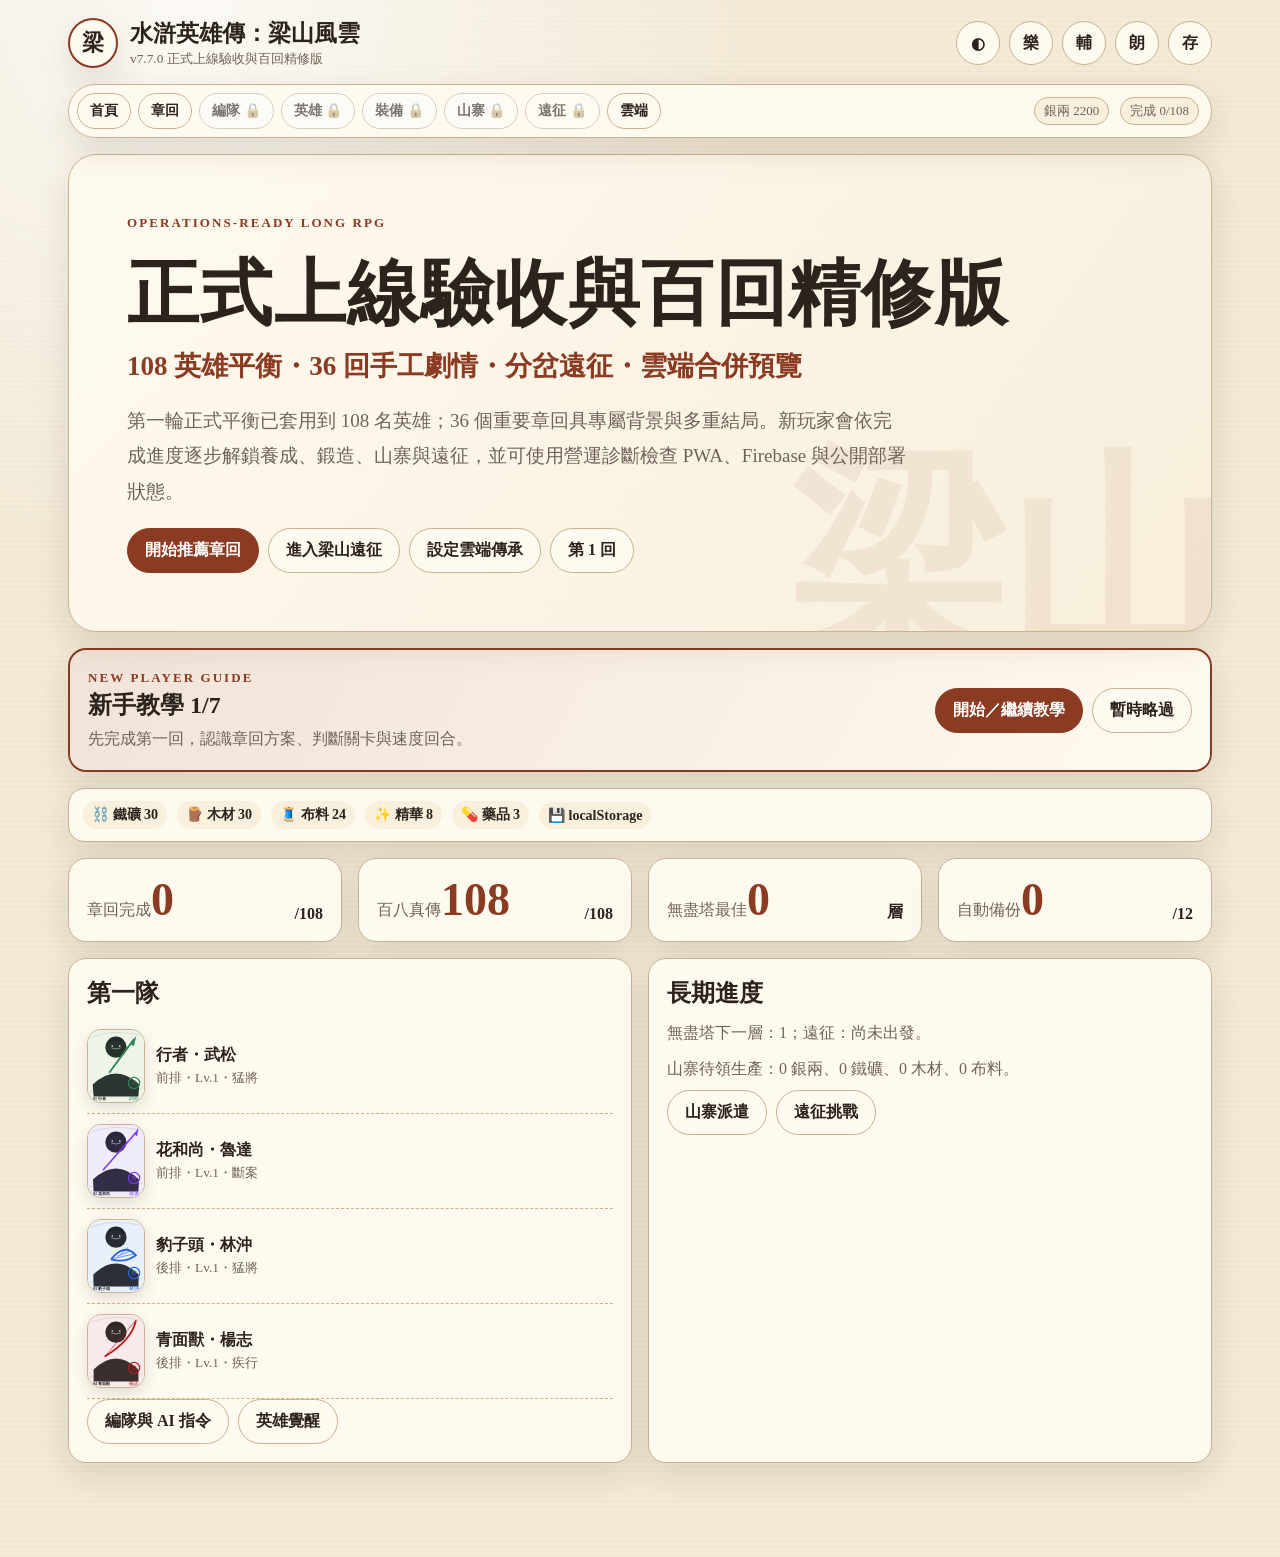
==== commit 36fef537: "Add files via upload" ====
--- a/index.html
+++ b/index.html
@@ -4,8 +4,8 @@
   <meta charset="utf-8">
   <meta name="viewport" content="width=device-width,initial-scale=1,viewport-fit=cover">
   <meta name="theme-color" content="#8a3b22">
-  <meta name="description" content="《水滸英雄傳：梁山風雲 v7.6.0 全章回精修與正式營運版》108 回長篇網頁 RPG。">
-  <title>水滸英雄傳：梁山風雲 v7.6.0 全章回精修與正式營運版</title>
+  <meta name="description" content="《水滸英雄傳：梁山風雲 v7.7.0 正式上線驗收與百回精修版》108 回長篇網頁 RPG。">
+  <title>水滸英雄傳：梁山風雲 v7.7.0 正式上線驗收與百回精修版</title>
   <link rel="manifest" href="manifest.webmanifest">
   <link rel="icon" href="assets/icon-192.png">
   <link rel="stylesheet" href="styles.css">
@@ -23,6 +23,11 @@
   <script defer src="modules/telemetry.js"></script>
   <script defer src="modules/balance-v76.js"></script>
   <script defer src="modules/operations-v76.js"></script>
+
+  <script defer src="modules/epic-chapters-v77.js"></script>
+  <script defer src="modules/roguelike-v77.js"></script>
+  <script defer src="modules/balance-v77.js"></script>
+  <script defer src="modules/operations-v77.js"></script>
   <script defer src="modules/audio-v76.js"></script>
   <script defer src="modules/accessibility.js"></script>
   <script defer src="game.js"></script>
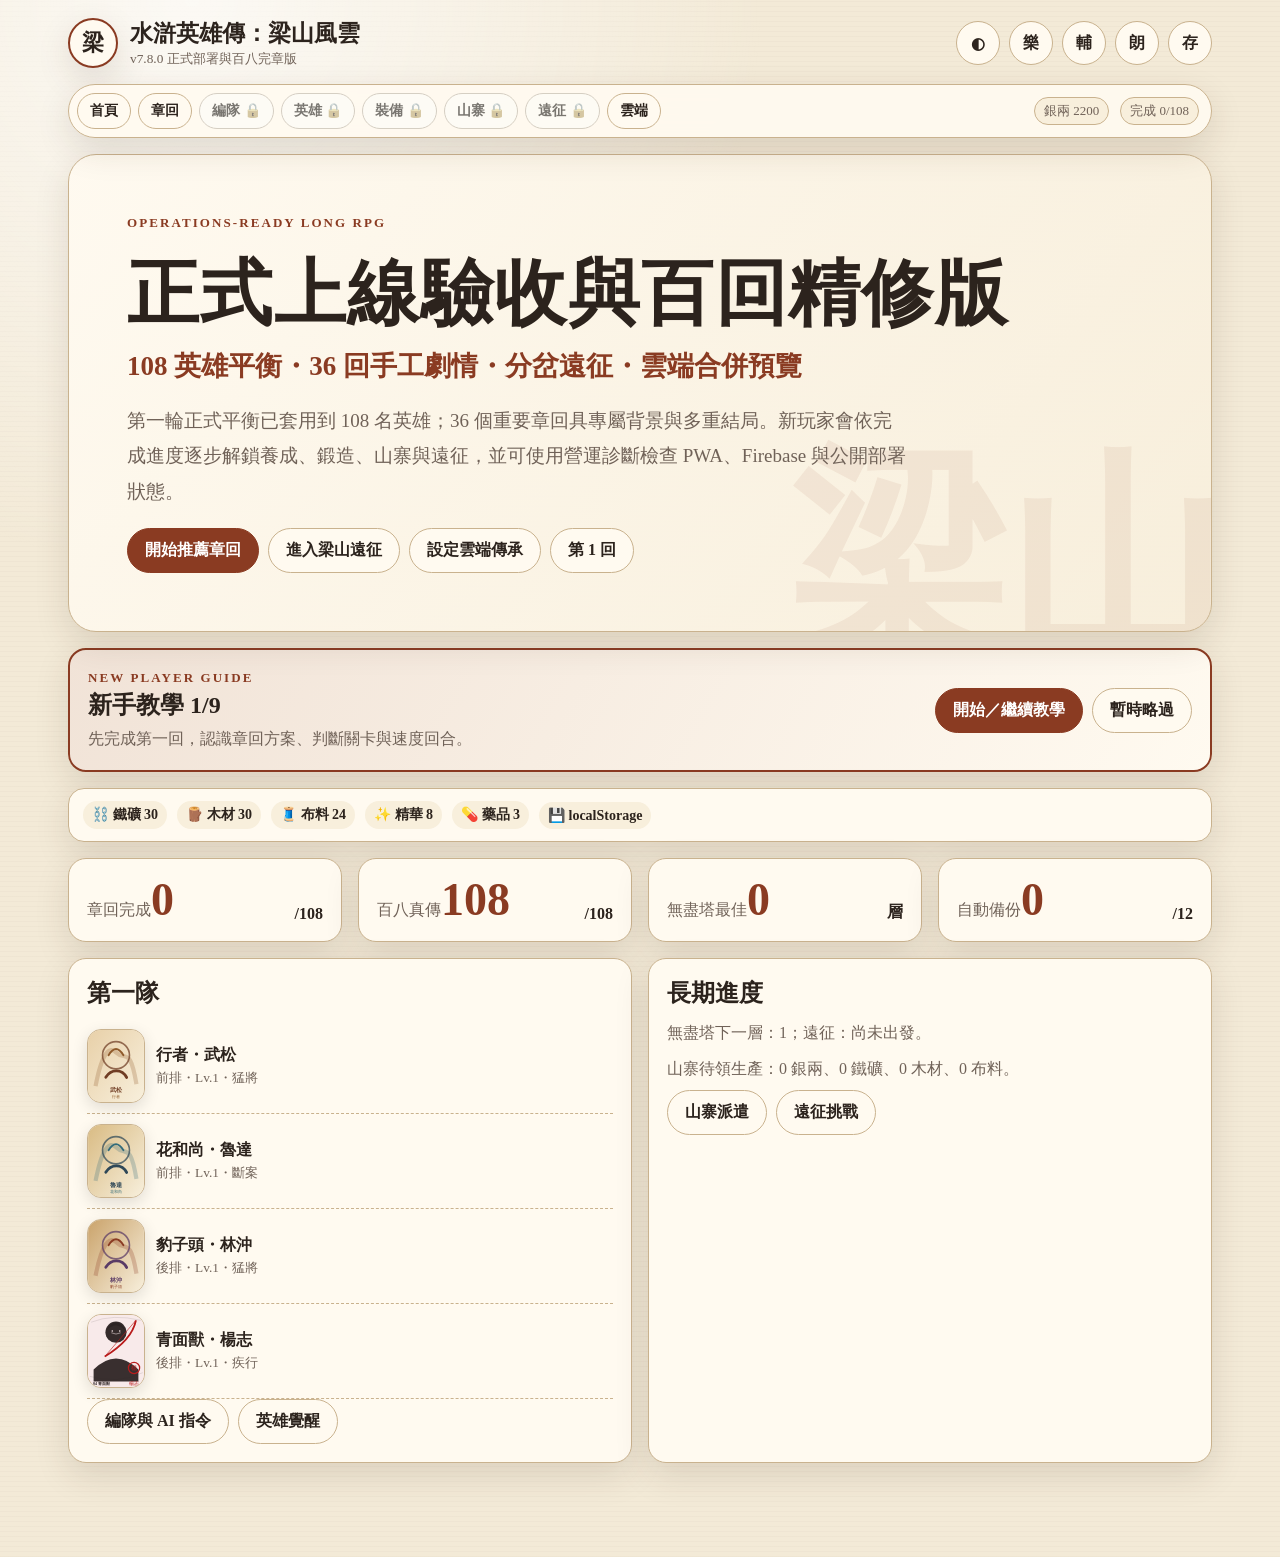
==== commit 2f49d45f: "Add files via upload" ====
--- a/index.html
+++ b/index.html
@@ -4,8 +4,8 @@
   <meta charset="utf-8">
   <meta name="viewport" content="width=device-width,initial-scale=1,viewport-fit=cover">
   <meta name="theme-color" content="#8a3b22">
-  <meta name="description" content="《水滸英雄傳：梁山風雲 v7.7.0 正式上線驗收與百回精修版》108 回長篇網頁 RPG。">
-  <title>水滸英雄傳：梁山風雲 v7.7.0 正式上線驗收與百回精修版</title>
+  <meta name="description" content="《水滸英雄傳：梁山風雲 v7.8.0 正式部署與百八完章版》108 回長篇網頁 RPG。">
+  <title>水滸英雄傳：梁山風雲 v7.8.0 正式部署與百八完章版</title>
   <link rel="manifest" href="manifest.webmanifest">
   <link rel="icon" href="assets/icon-192.png">
   <link rel="stylesheet" href="styles.css">
@@ -28,6 +28,11 @@
   <script defer src="modules/roguelike-v77.js"></script>
   <script defer src="modules/balance-v77.js"></script>
   <script defer src="modules/operations-v77.js"></script>
+  <script defer src="modules/epic-chapters-v78.js"></script>
+  <script defer src="modules/roguelike-v78.js"></script>
+  <script defer src="modules/balance-v78.js"></script>
+  <script defer src="modules/operations-v78.js"></script>
+  <script defer src="modules/accessibility-v78.js"></script>
   <script defer src="modules/audio-v76.js"></script>
   <script defer src="modules/accessibility.js"></script>
   <script defer src="game.js"></script>
--- a/styles.css
+++ b/styles.css
@@ -144,3 +144,10 @@
 .deployment-grid{display:grid;grid-template-columns:repeat(2,minmax(0,1fr));gap:8px;margin-top:12px}.diag-row{display:flex;flex-direction:column;gap:4px;border:1px solid var(--line);border-radius:12px;padding:10px;background:var(--paper-2)}.diag-row.ok{border-color:var(--good)}.diag-row.bad{border-color:var(--warn)}.diag-row small{color:var(--muted);overflow-wrap:anywhere}
 .screen-reader-mode .toast{transition:none}.screen-reader-mode .battle-log[aria-live]{max-height:220px}
 @media(max-width:760px){.tutorial-banner{align-items:stretch;flex-direction:column}.loadout-grid,.rogue-branches,.deployment-grid{grid-template-columns:1fr}.hero-portrait.large{width:78px;height:102px}}
+
+
+/* v7.8.0 正式部署與百八完章版 */
+.v78-map{position:relative;min-height:260px;border:1px solid var(--line);border-radius:18px;background:radial-gradient(circle at 20% 25%,color-mix(in srgb,var(--accent) 16%,transparent),transparent 26%),linear-gradient(135deg,var(--paper),var(--paper-2));overflow:hidden;padding:14px}.v78-map-node{position:absolute;transform:translate(-50%,-50%);display:grid;place-items:center;width:38px;height:38px;border:2px solid var(--line);border-radius:50%;background:var(--paper);font-weight:900}.v78-map-node.current{border-color:var(--accent);box-shadow:0 0 0 5px color-mix(in srgb,var(--accent) 22%,transparent)}.v78-map-node.hidden{border-style:dashed;color:var(--warn)}
+.v78-merge-fields{display:grid;grid-template-columns:repeat(2,minmax(0,1fr));gap:9px}.v78-merge-fields label{border:1px solid var(--line);border-radius:12px;padding:10px;background:var(--paper-2)}
+.v78-recommend{border:2px solid var(--accent);background:linear-gradient(120deg,color-mix(in srgb,var(--paper) 86%,var(--accent) 14%),var(--paper));border-radius:18px;padding:14px;margin:12px 0}.v78-recommend b{display:block}.v78-chip{display:inline-flex;gap:5px;align-items:center;border:1px solid var(--line);border-radius:999px;padding:4px 9px;margin:2px;background:var(--paper-2);font-size:13px}.boss-portrait{width:84px;height:84px;border-radius:18px;border:1px solid var(--line);object-fit:cover;background:var(--paper-2)}.a11y-v78 .toast{max-width:min(92vw,520px)}
+@media(max-width:760px){.v78-merge-fields{grid-template-columns:1fr}.v78-map{min-height:220px}.v78-map-node{width:34px;height:34px}}
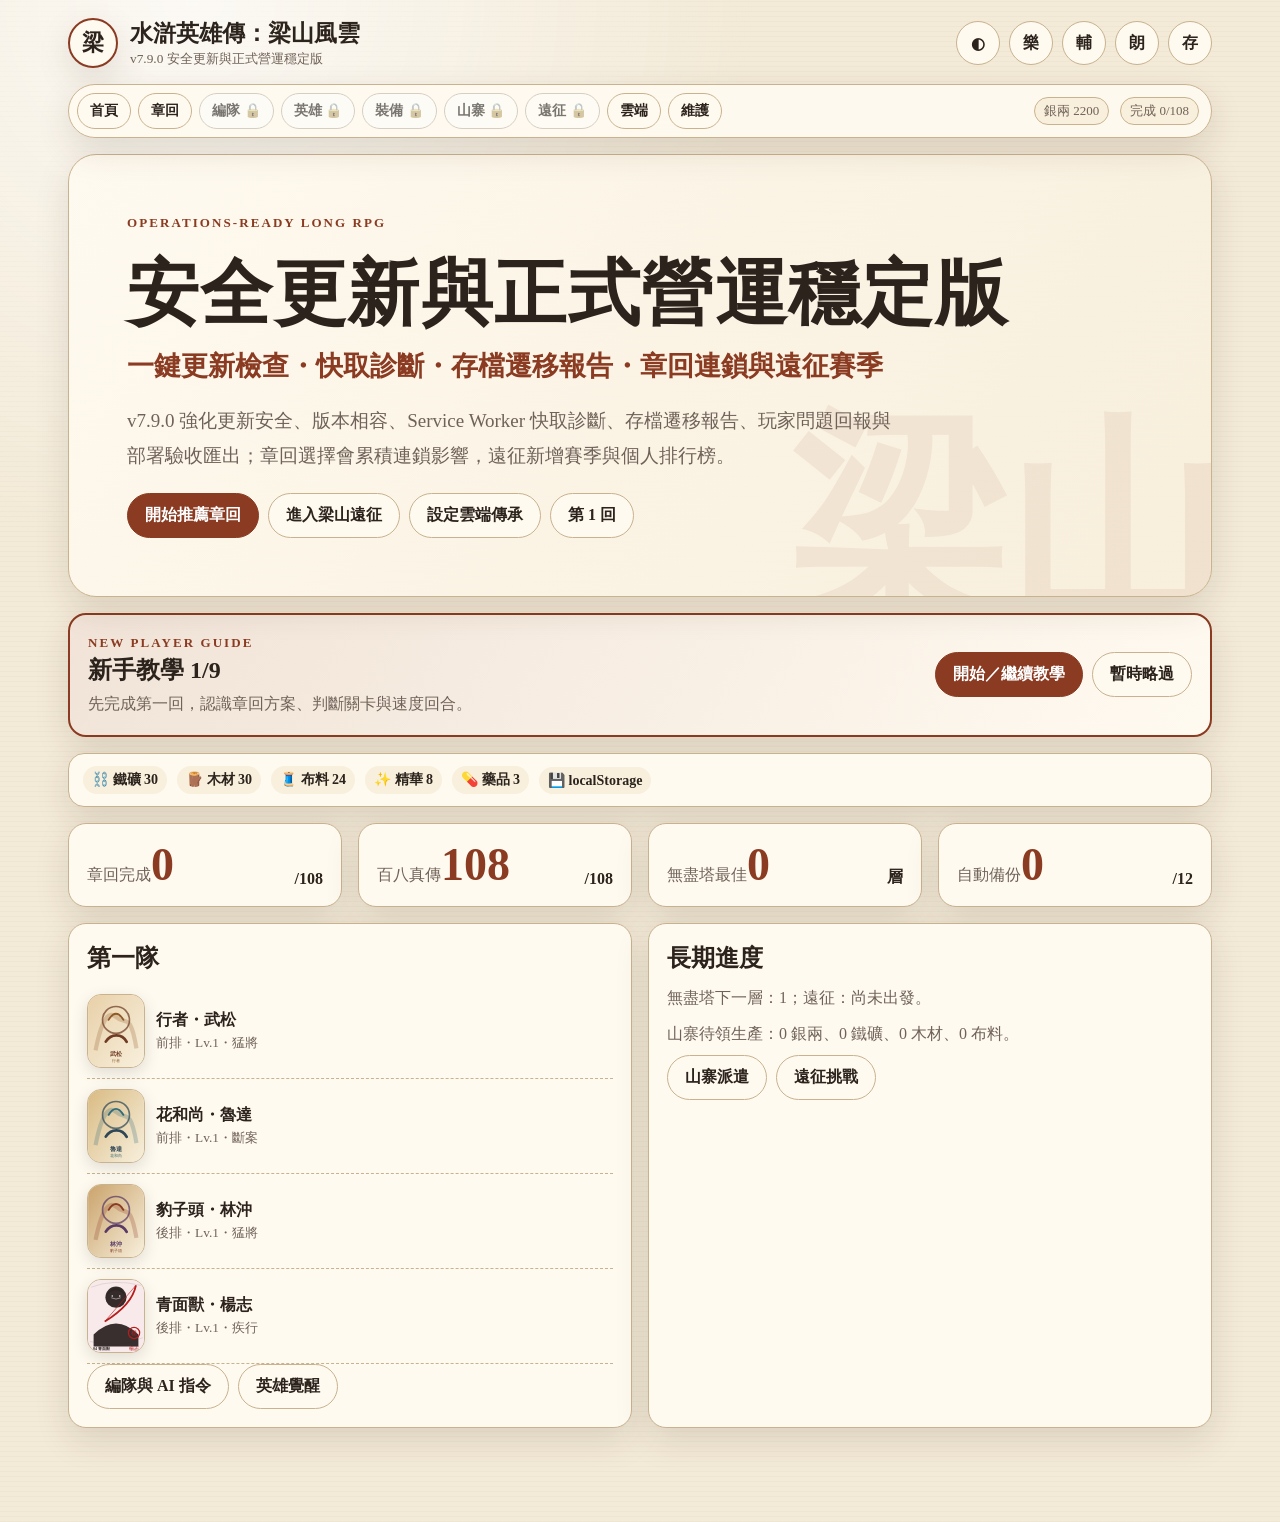
==== commit 4091ff82: "Add files via upload" ====
--- a/index.html
+++ b/index.html
@@ -4,8 +4,8 @@
   <meta charset="utf-8">
   <meta name="viewport" content="width=device-width,initial-scale=1,viewport-fit=cover">
   <meta name="theme-color" content="#8a3b22">
-  <meta name="description" content="《水滸英雄傳：梁山風雲 v7.8.0 正式部署與百八完章版》108 回長篇網頁 RPG。">
-  <title>水滸英雄傳：梁山風雲 v7.8.0 正式部署與百八完章版</title>
+  <meta name="description" content="《水滸英雄傳：梁山風雲 v7.9.0 安全更新與正式營運穩定版》108 回長篇網頁 RPG。">
+  <title>水滸英雄傳：梁山風雲 v7.9.0 安全更新與正式營運穩定版</title>
   <link rel="manifest" href="manifest.webmanifest">
   <link rel="icon" href="assets/icon-192.png">
   <link rel="stylesheet" href="styles.css">
@@ -33,6 +33,9 @@
   <script defer src="modules/balance-v78.js"></script>
   <script defer src="modules/operations-v78.js"></script>
   <script defer src="modules/accessibility-v78.js"></script>
+  <script defer src="modules/stability-v79.js"></script>
+  <script defer src="modules/chain-v79.js"></script>
+  <script defer src="modules/season-v79.js"></script>
   <script defer src="modules/audio-v76.js"></script>
   <script defer src="modules/accessibility.js"></script>
   <script defer src="game.js"></script>
--- a/styles.css
+++ b/styles.css
@@ -151,3 +151,14 @@
 .v78-merge-fields{display:grid;grid-template-columns:repeat(2,minmax(0,1fr));gap:9px}.v78-merge-fields label{border:1px solid var(--line);border-radius:12px;padding:10px;background:var(--paper-2)}
 .v78-recommend{border:2px solid var(--accent);background:linear-gradient(120deg,color-mix(in srgb,var(--paper) 86%,var(--accent) 14%),var(--paper));border-radius:18px;padding:14px;margin:12px 0}.v78-recommend b{display:block}.v78-chip{display:inline-flex;gap:5px;align-items:center;border:1px solid var(--line);border-radius:999px;padding:4px 9px;margin:2px;background:var(--paper-2);font-size:13px}.boss-portrait{width:84px;height:84px;border-radius:18px;border:1px solid var(--line);object-fit:cover;background:var(--paper-2)}.a11y-v78 .toast{max-width:min(92vw,520px)}
 @media(max-width:760px){.v78-merge-fields{grid-template-columns:1fr}.v78-map{min-height:220px}.v78-map-node{width:34px;height:34px}}
+
+
+/* v7.9.0 安全更新與正式營運穩定版 */
+.chain-summary{border-left:4px solid var(--accent,#a65b2a)}
+.chain-row{padding:10px 12px;border:1px solid rgba(120,80,40,.18);border-radius:12px;margin:8px 0;background:rgba(255,255,255,.55)}
+.chain-row.active{background:rgba(255,241,196,.8);border-color:rgba(170,112,24,.55)}
+.season-panel{border:1px solid rgba(59,102,142,.25);background:linear-gradient(135deg,rgba(235,246,255,.88),rgba(255,251,239,.88))}
+.leaderboard{padding-left:1.4rem;line-height:1.8}.leaderboard li{border-bottom:1px dashed rgba(80,60,40,.2);padding:.15rem 0}
+.update-check-page{max-width:1100px;margin:auto;padding:24px}.update-check-page .status-grid{display:grid;grid-template-columns:repeat(auto-fit,minmax(220px,1fr));gap:12px}.update-check-card{border:1px solid rgba(80,60,40,.22);border-radius:16px;padding:14px;background:rgba(255,255,255,.82)}
+.update-check-card.ok{border-color:#5a8f47}.update-check-card.bad{border-color:#b65b4b;background:rgba(255,232,228,.85)}
+.report-actions{display:flex;gap:8px;flex-wrap:wrap;margin-top:10px}.ops-warning{background:#fff2d1;border-left:4px solid #b78020;padding:12px;border-radius:12px}
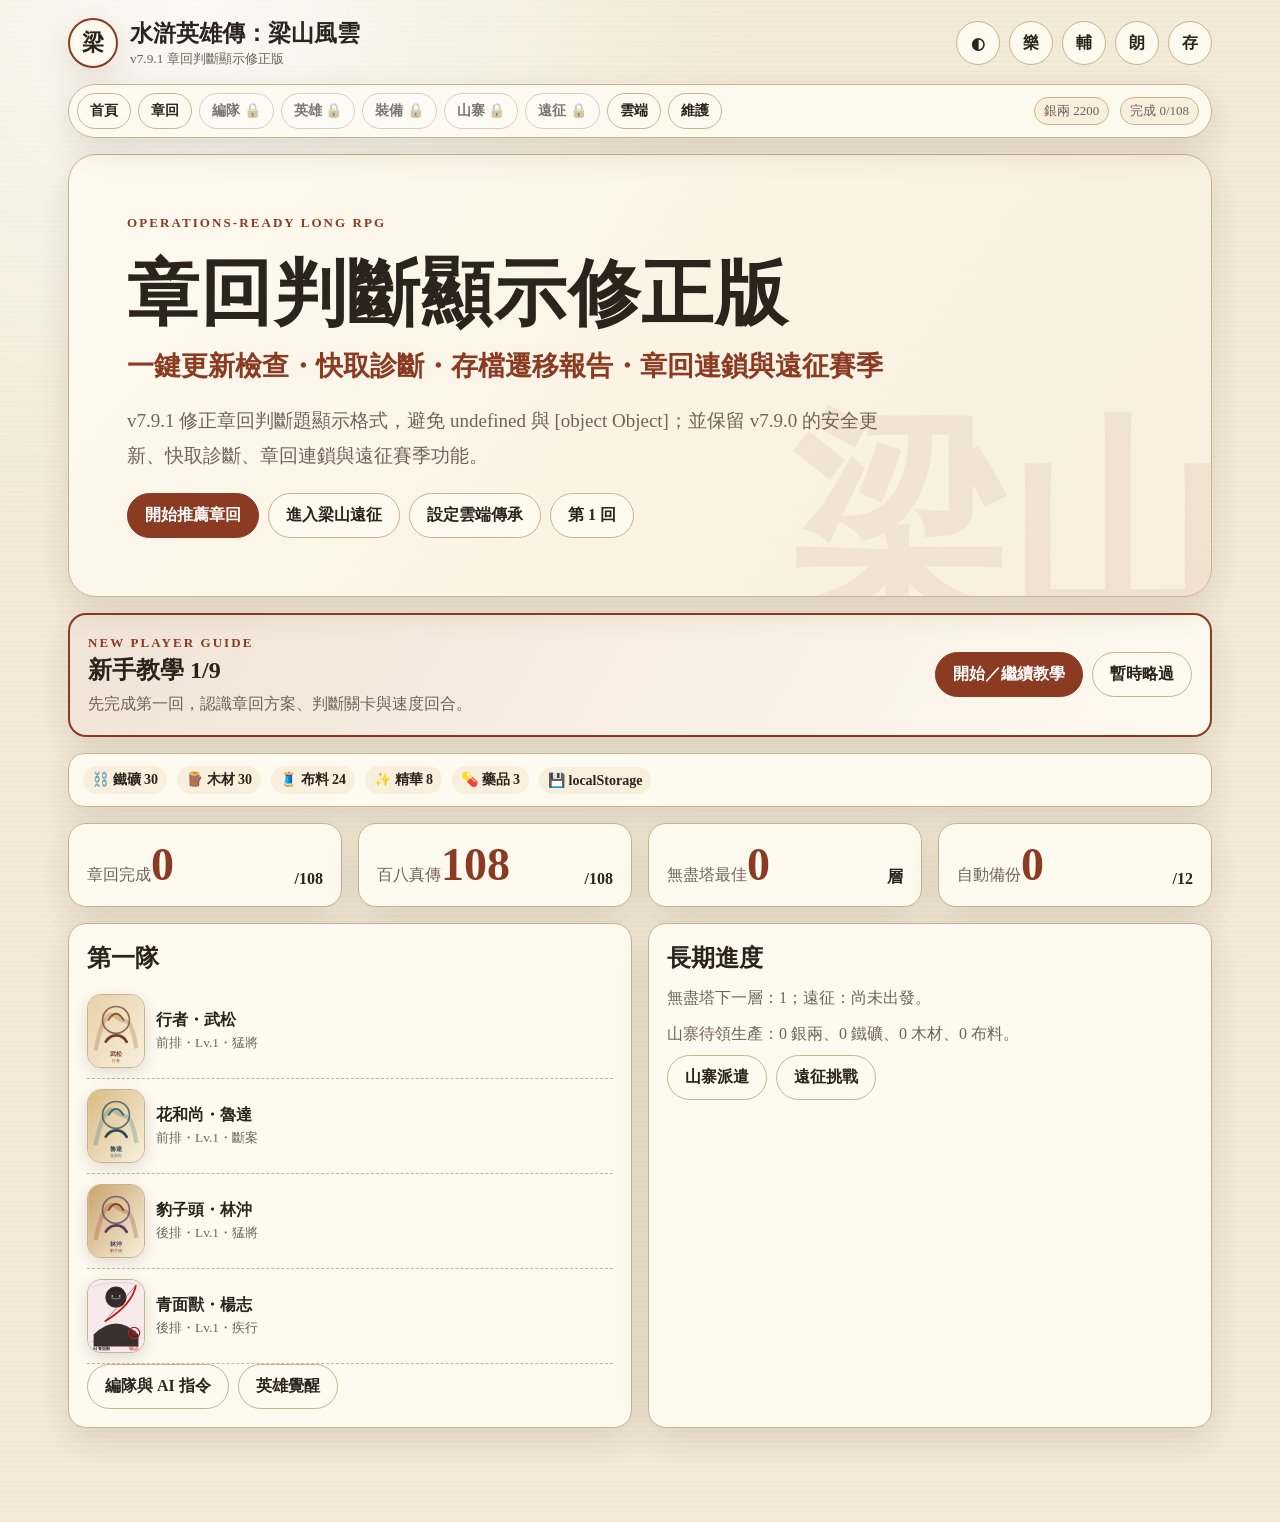
==== commit faffa9e1: "Add files via upload" ====
--- a/index.html
+++ b/index.html
@@ -4,8 +4,8 @@
   <meta charset="utf-8">
   <meta name="viewport" content="width=device-width,initial-scale=1,viewport-fit=cover">
   <meta name="theme-color" content="#8a3b22">
-  <meta name="description" content="《水滸英雄傳：梁山風雲 v7.9.0 安全更新與正式營運穩定版》108 回長篇網頁 RPG。">
-  <title>水滸英雄傳：梁山風雲 v7.9.0 安全更新與正式營運穩定版</title>
+  <meta name="description" content="《水滸英雄傳：梁山風雲 v7.9.1 章回判斷顯示修正版》108 回長篇網頁 RPG。">
+  <title>水滸英雄傳：梁山風雲 v7.9.1 章回判斷顯示修正版</title>
   <link rel="manifest" href="manifest.webmanifest">
   <link rel="icon" href="assets/icon-192.png">
   <link rel="stylesheet" href="styles.css">
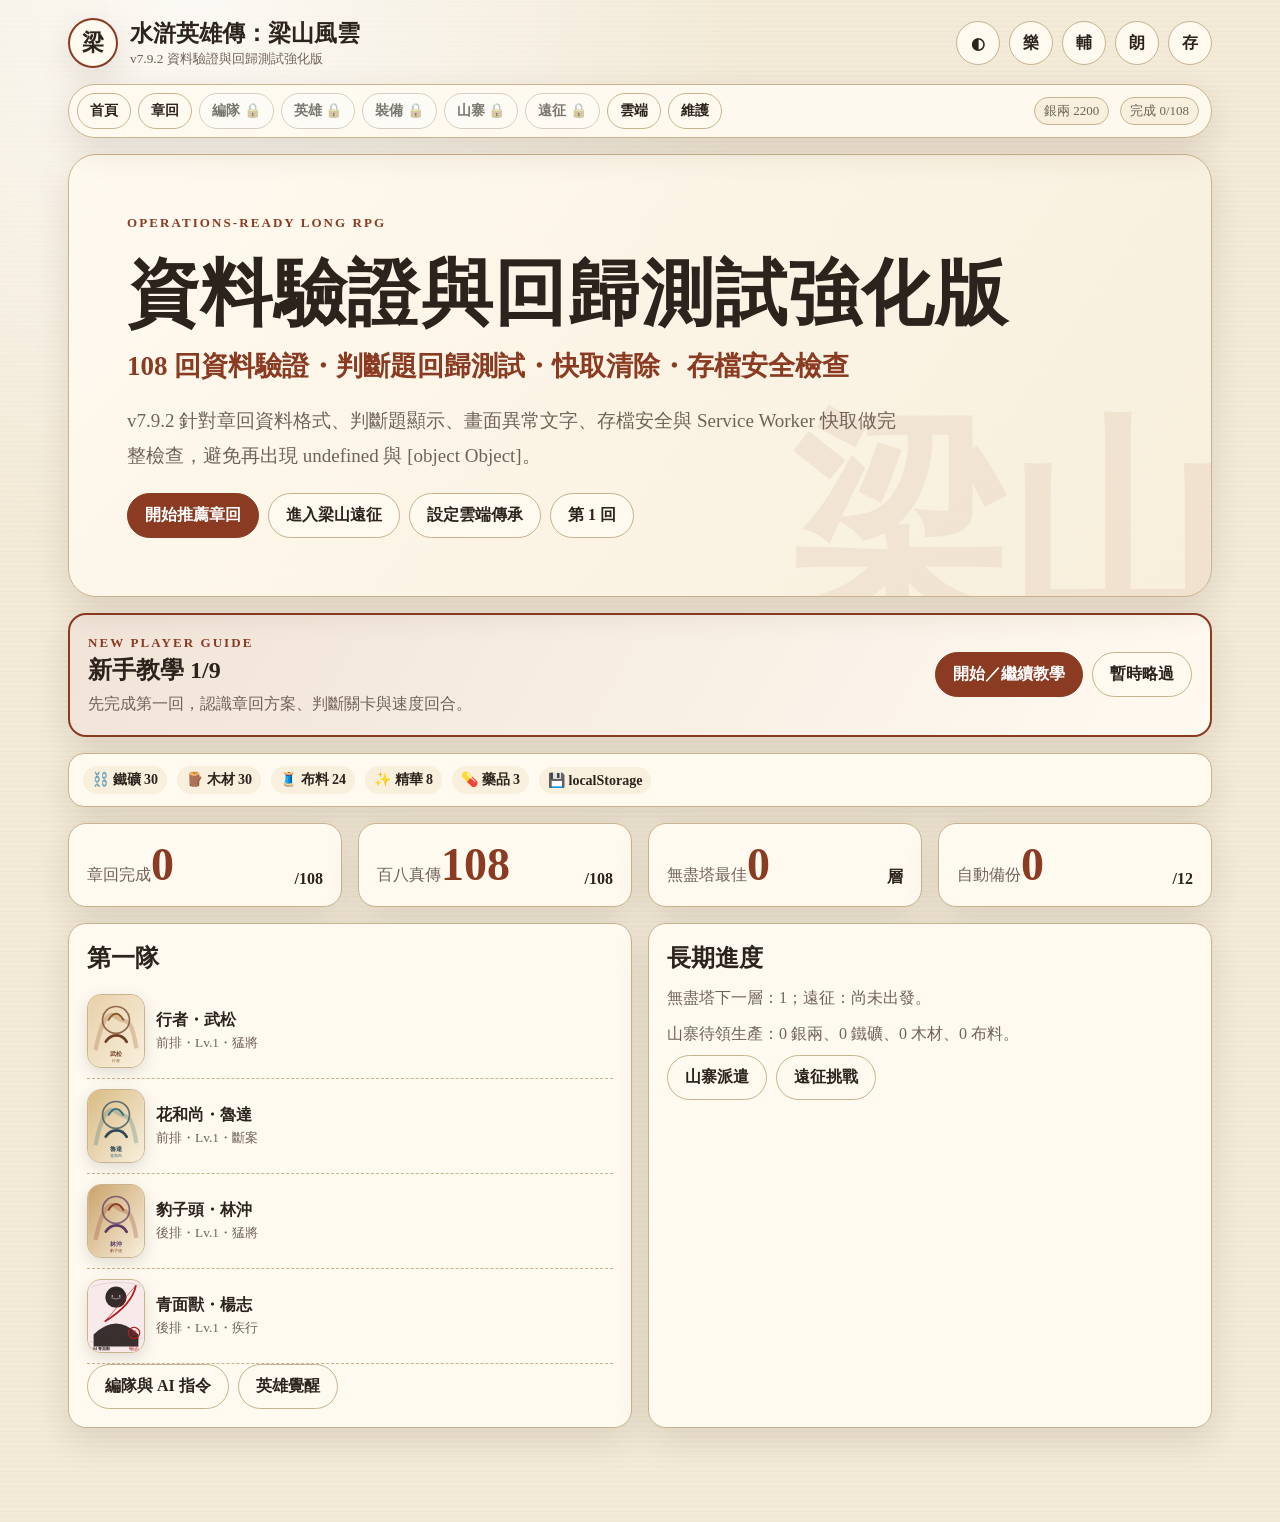
==== commit b0ad4fae: "Add files via upload" ====
--- a/index.html
+++ b/index.html
@@ -4,8 +4,8 @@
   <meta charset="utf-8">
   <meta name="viewport" content="width=device-width,initial-scale=1,viewport-fit=cover">
   <meta name="theme-color" content="#8a3b22">
-  <meta name="description" content="《水滸英雄傳：梁山風雲 v7.9.1 章回判斷顯示修正版》108 回長篇網頁 RPG。">
-  <title>水滸英雄傳：梁山風雲 v7.9.1 章回判斷顯示修正版</title>
+  <meta name="description" content="《水滸英雄傳：梁山風雲 v7.9.2 資料驗證與回歸測試強化版》108 回長篇網頁 RPG。">
+  <title>水滸英雄傳：梁山風雲 v7.9.2 資料驗證與回歸測試強化版</title>
   <link rel="manifest" href="manifest.webmanifest">
   <link rel="icon" href="assets/icon-192.png">
   <link rel="stylesheet" href="styles.css">
@@ -36,6 +36,7 @@
   <script defer src="modules/stability-v79.js"></script>
   <script defer src="modules/chain-v79.js"></script>
   <script defer src="modules/season-v79.js"></script>
+  <script defer src="modules/validation-v792.js"></script>
   <script defer src="modules/audio-v76.js"></script>
   <script defer src="modules/accessibility.js"></script>
   <script defer src="game.js"></script>
--- a/styles.css
+++ b/styles.css
@@ -162,3 +162,7 @@
 .update-check-page{max-width:1100px;margin:auto;padding:24px}.update-check-page .status-grid{display:grid;grid-template-columns:repeat(auto-fit,minmax(220px,1fr));gap:12px}.update-check-card{border:1px solid rgba(80,60,40,.22);border-radius:16px;padding:14px;background:rgba(255,255,255,.82)}
 .update-check-card.ok{border-color:#5a8f47}.update-check-card.bad{border-color:#b65b4b;background:rgba(255,232,228,.85)}
 .report-actions{display:flex;gap:8px;flex-wrap:wrap;margin-top:10px}.ops-warning{background:#fff2d1;border-left:4px solid #b78020;padding:12px;border-radius:12px}
+
+
+/* v7.9.2 資料驗證與回歸測試強化版 */
+.success{margin:8px 0;padding:10px 12px;border:1px solid var(--good);border-radius:12px;background:color-mix(in srgb,var(--paper) 88%,var(--good) 12%);color:var(--good);font-weight:800}.validation-summary{border-left:4px solid var(--accent);padding:12px;border-radius:12px;background:var(--paper-2)}.update-check-page textarea{font-family:ui-monospace,SFMono-Regular,Consolas,monospace;font-size:13px}.update-check-card p{overflow-wrap:anywhere}.chain-result-list{line-height:1.8}.chain-result-list li{margin:.35em 0}
